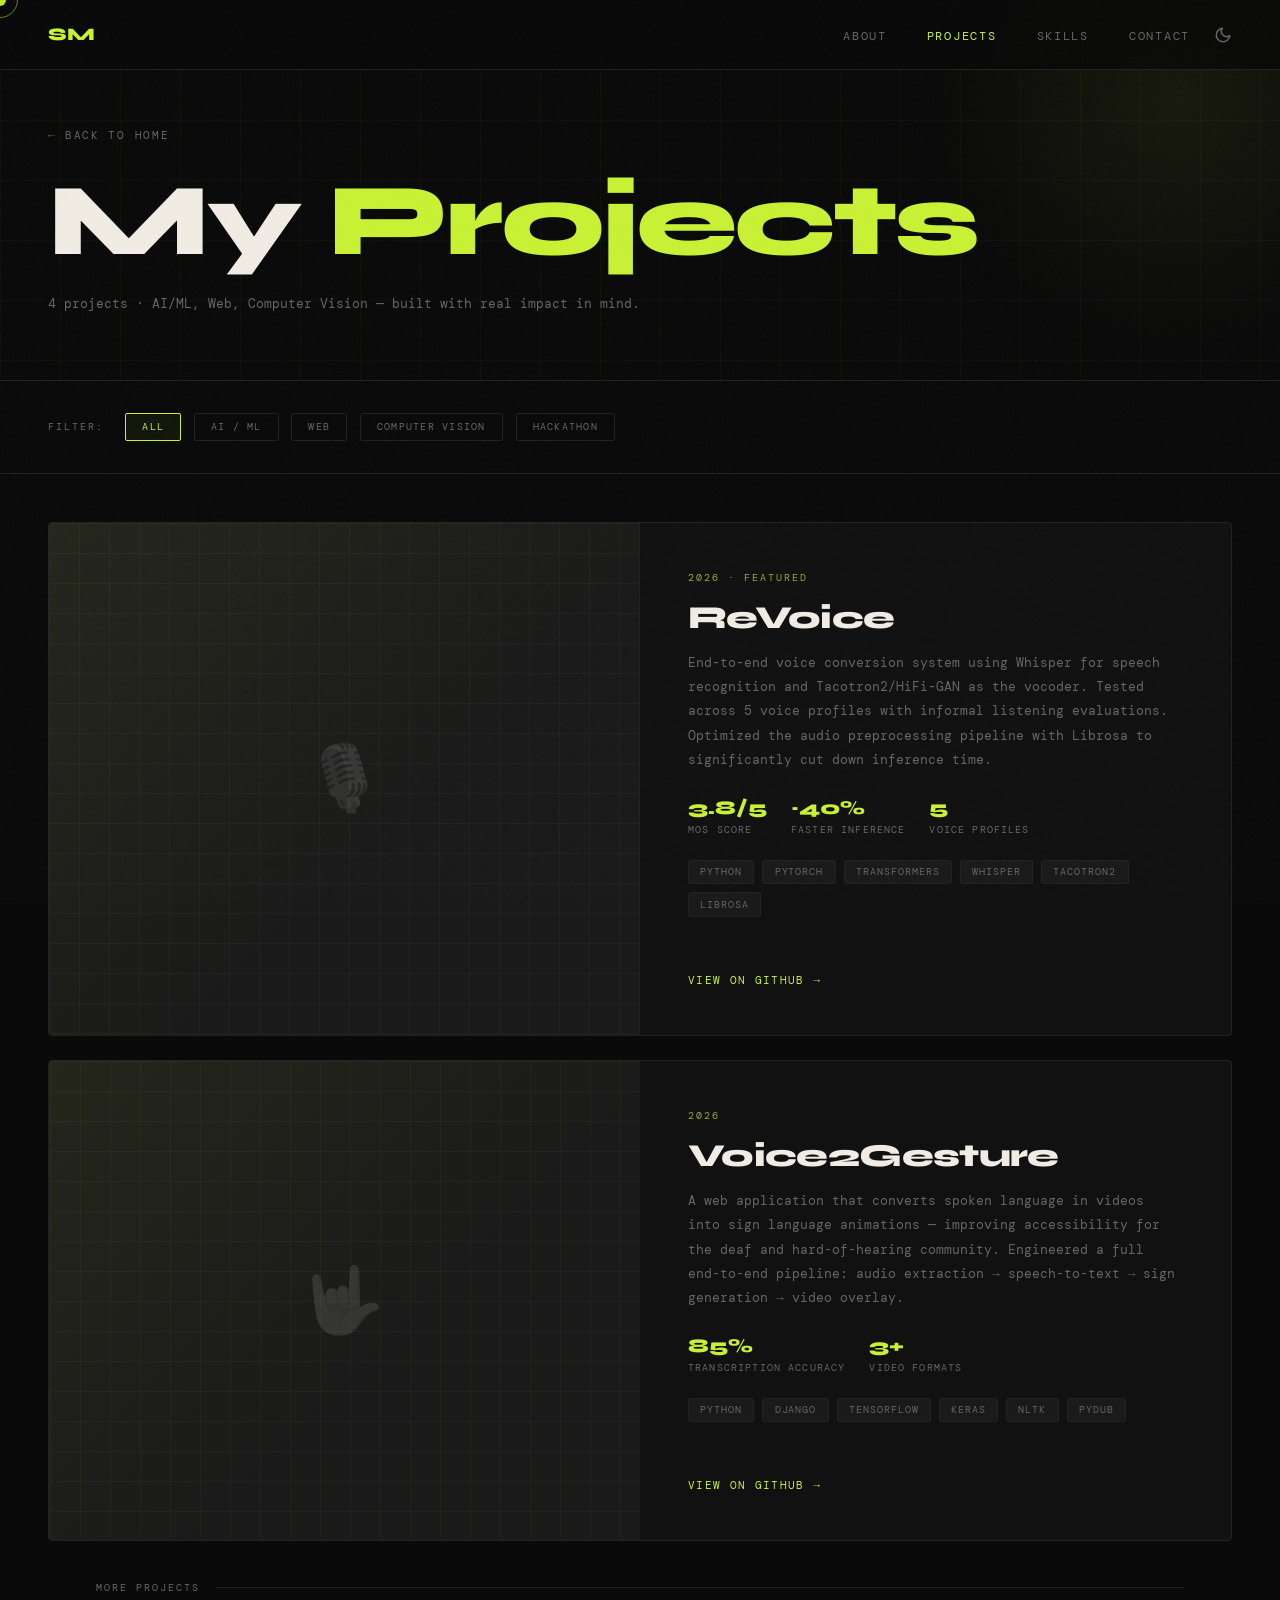
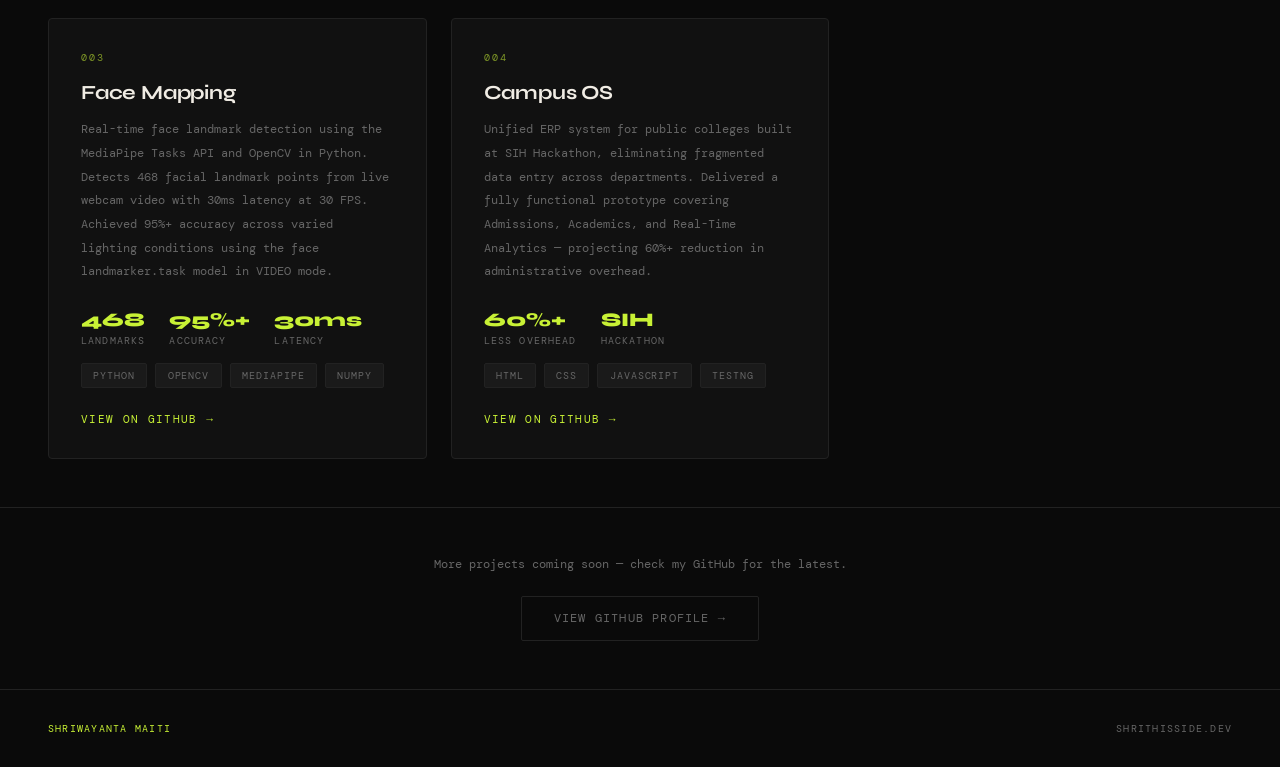
==== projects.html @ fe9a1cf9 "Update projects.html" ====
<!DOCTYPE html>
<html lang="en">
<head>
  <meta charset="UTF-8" />
  <meta name="viewport" content="width=device-width, initial-scale=1.0"/>
  <title>Projects — Shriwayanta Maiti</title>
  <meta name="description" content="Projects by Shriwayanta Maiti — AI systems, web apps, and real-world solutions." />
  <link href="https://fonts.googleapis.com/css2?family=Syne:wght@400;600;700;800&family=DM+Mono:ital,wght@0,300;0,400;1,300&display=swap" rel="stylesheet"/>
  <link rel="stylesheet" href="style.css" />
  <!-- Theme Script (to avoid FOUC) -->
  <script>
    const savedTheme = localStorage.getItem('theme');
    if (savedTheme) {
      document.documentElement.setAttribute('data-theme', savedTheme);
    }
  </script>
  <style>

    /* PAGE HEADER */
    .page-header {
      min-height: 42vh;
      display: flex;
      flex-direction: column;
      justify-content: flex-end;
      padding: 8rem 3rem 4rem;
      position: relative;
      overflow: hidden;
      border-bottom: 1px solid var(--border);
    }

    .page-header-grid {
      position: absolute;
      inset: 0;
      background-image:
        linear-gradient(rgba(200,241,53,0.03) 1px, transparent 1px),
        linear-gradient(90deg, rgba(200,241,53,0.03) 1px, transparent 1px);
      background-size: 60px 60px;
      pointer-events: none;
    }

    .page-header-blob {
      position: absolute;
      top: -150px; right: -150px;
      width: 500px; height: 500px;
      background: radial-gradient(circle, rgba(200,241,53,0.07) 0%, transparent 70%);
      border-radius: 50%;
      pointer-events: none;
    }

    .back-link {
      display: inline-flex;
      align-items: center;
      gap: 0.5rem;
      font-size: 0.7rem;
      letter-spacing: 0.15em;
      text-transform: uppercase;
      color: var(--muted);
      text-decoration: none;
      margin-bottom: 2rem;
      transition: color 0.2s;
      cursor: none;
    }

    .back-link:hover { color: var(--accent); }

    .page-title {
      font-family: 'Syne', sans-serif;
      font-size: clamp(3rem, 8vw, 7rem);
      font-weight: 800;
      line-height: 0.92;
      letter-spacing: -0.03em;
      opacity: 0;
      animation: fadeUp 0.7s 0.1s forwards;
    }

    .page-title span { color: var(--accent); }

    .page-sub {
      font-size: 0.82rem;
      color: var(--muted);
      margin-top: 1.5rem;
      line-height: 1.8;
      opacity: 0;
      animation: fadeUp 0.7s 0.3s forwards;
    }

    @keyframes fadeUp {
      from { opacity: 0; transform: translateY(24px); }
      to   { opacity: 1; transform: translateY(0); }
    }

    /* FILTER BAR */
    .filter-bar {
      padding: 2rem 3rem;
      border-bottom: 1px solid var(--border);
      display: flex;
      gap: 0.8rem;
      flex-wrap: wrap;
      align-items: center;
    }

    .filter-label {
      font-size: 0.65rem;
      letter-spacing: 0.2em;
      text-transform: uppercase;
      color: var(--muted);
      margin-right: 0.5rem;
    }

    .filter-btn {
      font-family: 'DM Mono', monospace;
      font-size: 0.65rem;
      letter-spacing: 0.12em;
      text-transform: uppercase;
      padding: 0.4rem 1rem;
      border-radius: 2px;
      border: 1px solid var(--border);
      background: transparent;
      color: var(--muted);
      cursor: none;
      transition: all 0.2s;
    }

    .filter-btn:hover,
    .filter-btn.active {
      border-color: var(--accent);
      color: var(--accent);
      background: rgba(200,241,53,0.05);
    }

    /* PROJECTS LIST */
    .projects-list {
      padding: 3rem;
    }

    /* BIG CARD — featured */
    .project-featured {
      display: grid;
      grid-template-columns: 1fr 1fr;
      gap: 0;
      border: 1px solid var(--border);
      border-radius: 4px;
      overflow: hidden;
      margin-bottom: 1.5rem;
      background: var(--bg2);
      transition: all 0.3s;
      cursor: none;
    }

    .project-featured:hover {
      border-color: #333;
      box-shadow: 0 20px 60px rgba(0,0,0,0.4);
      transform: translateY(-3px);
    }

    .project-featured-visual {
      background: var(--bg3);
      position: relative;
      min-height: 300px;
      display: flex;
      align-items: center;
      justify-content: center;
      overflow: hidden;
      border-right: 1px solid var(--border);
    }

    .project-featured-visual::before {
      content: '';
      position: absolute;
      inset: 0;
      background: linear-gradient(135deg, rgba(200,241,53,0.06) 0%, transparent 60%);
    }

    .project-visual-icon {
      font-size: 4rem;
      opacity: 0.15;
      z-index: 1;
      filter: grayscale(1);
    }

    .project-visual-lines {
      position: absolute;
      inset: 0;
      background-image:
        linear-gradient(rgba(200,241,53,0.04) 1px, transparent 1px),
        linear-gradient(90deg, rgba(200,241,53,0.04) 1px, transparent 1px);
      background-size: 30px 30px;
    }

    .project-featured-content {
      padding: 3rem;
      display: flex;
      flex-direction: column;
      justify-content: space-between;
    }

    .project-featured-top { margin-bottom: 2rem; }

    .project-year {
      font-size: 0.62rem;
      letter-spacing: 0.2em;
      text-transform: uppercase;
      color: var(--accent);
      opacity: 0.7;
      margin-bottom: 1rem;
    }

    .project-featured-title {
      font-family: 'Syne', sans-serif;
      font-size: 2rem;
      font-weight: 800;
      letter-spacing: -0.02em;
      margin-bottom: 1rem;
      line-height: 1.1;
    }

    .project-featured-desc {
      font-size: 0.8rem;
      color: var(--muted);
      line-height: 1.9;
      margin-bottom: 1.5rem;
    }

    .project-metrics {
      display: flex;
      gap: 1.5rem;
      margin-bottom: 1.5rem;
      flex-wrap: wrap;
    }

    .metric {
      display: flex;
      flex-direction: column;
      gap: 0.2rem;
    }

    .metric-val {
      font-family: 'Syne', sans-serif;
      font-size: 1.2rem;
      font-weight: 800;
      color: var(--accent);
    }

    .metric-label {
      font-size: 0.6rem;
      letter-spacing: 0.12em;
      text-transform: uppercase;
      color: var(--muted);
    }

    .project-featured-footer {
      display: flex;
      align-items: center;
      justify-content: space-between;
      flex-wrap: wrap;
      gap: 1rem;
    }

    /* SMALL CARDS GRID */
    .projects-small-grid {
      display: grid;
      grid-template-columns: repeat(auto-fill, minmax(340px, 1fr));
      gap: 1.5rem;
      margin-top: 1.5rem;
    }

    .project-card {
      border: 1px solid var(--border);
      border-radius: 4px;
      padding: 2rem;
      background: var(--bg2);
      transition: all 0.3s;
      position: relative;
      overflow: hidden;
      cursor: none;
      display: flex;
      flex-direction: column;
    }

    .project-card::before {
      content: '';
      position: absolute;
      top: 0; left: 0; right: 0;
      height: 2px;
      background: var(--accent);
      transform: scaleX(0);
      transform-origin: left;
      transition: transform 0.3s;
    }

    .project-card:hover {
      border-color: #333;
      transform: translateY(-4px);
      box-shadow: 0 16px 40px rgba(0,0,0,0.4);
    }

    .project-card:hover::before { transform: scaleX(1); }

    .project-num {
      font-size: 0.62rem;
      letter-spacing: 0.2em;
      color: var(--accent);
      margin-bottom: 1rem;
      opacity: 0.6;
    }

    .project-title {
      font-family: 'Syne', sans-serif;
      font-size: 1.25rem;
      font-weight: 700;
      margin-bottom: 0.8rem;
      letter-spacing: -0.01em;
    }

    .project-desc {
      font-size: 0.78rem;
      color: var(--muted);
      line-height: 1.9;
      margin-bottom: 1.5rem;
      flex: 1;
    }

    .project-tags {
      display: flex;
      flex-wrap: wrap;
      gap: 0.5rem;
      margin-bottom: 1.5rem;
    }

    .project-link {
      font-size: 0.7rem;
      letter-spacing: 0.12em;
      text-transform: uppercase;
      color: var(--accent);
      text-decoration: none;
      display: inline-flex;
      align-items: center;
      gap: 0.4rem;
      transition: gap 0.2s;
      margin-top: auto;
    }

    .project-link:hover { gap: 0.8rem; }

    /* SECTION DIVIDER */
    .section-divider {
      padding: 1rem 3rem 0;
      font-size: 0.62rem;
      letter-spacing: 0.2em;
      text-transform: uppercase;
      color: var(--muted);
      display: flex;
      align-items: center;
      gap: 1rem;
    }

    .section-divider::after {
      content: '';
      flex: 1;
      height: 1px;
      background: var(--border);
    }

    /* HIDDEN for filter */
    .project-card[data-hidden="true"],
    .project-featured[data-hidden="true"] {
      display: none;
    }

    /* FOOTER */
    .projects-footer {
      padding: 3rem;
      border-top: 1px solid var(--border);
      text-align: center;
    }

    .projects-footer p {
      font-size: 0.75rem;
      color: var(--muted);
      margin-bottom: 1.5rem;
    }

    /* RESPONSIVE */
    @media (max-width: 768px) {
      .page-header { padding: 7rem 1.5rem 3rem; }
      .filter-bar { padding: 1.5rem; }
      .projects-list { padding: 1.5rem; }
      .project-featured { grid-template-columns: 1fr; }
      .project-featured-visual { min-height: 180px; border-right: none; border-bottom: 1px solid var(--border); }
      .project-featured-content { padding: 2rem; }
      .section-divider { padding: 1rem 1.5rem 0; }
      .projects-footer { padding: 2rem 1.5rem; }
    }
  </style>
</head>
<body>

  <div class="cursor" id="cursor"></div>
  <div class="cursor-ring" id="cursorRing"></div>

  <!-- NAV -->
  <nav>
    <div class="nav-logo">SM</div>
    <div class="nav-controls">
      <ul class="nav-links">
        <li><a href="index.html#about">About</a></li>
        <li><a href="projects.html" style="color: var(--accent);">Projects</a></li>
        <li><a href="index.html#skills">Skills</a></li>
        <li><a href="index.html#contact">Contact</a></li>
      </ul>
      <button id="themeToggle" class="theme-toggle" aria-label="Toggle Theme">
        <svg class="sun-icon" viewBox="0 0 24 24" fill="none" stroke="currentColor" stroke-width="2" stroke-linecap="round" stroke-linejoin="round"><circle cx="12" cy="12" r="5"></circle><line x1="12" y1="1" x2="12" y2="3"></line><line x1="12" y1="21" x2="12" y2="23"></line><line x1="4.22" y1="4.22" x2="5.64" y2="5.64"></line><line x1="18.36" y1="18.36" x2="19.78" y2="19.78"></line><line x1="1" y1="12" x2="3" y2="12"></line><line x1="21" y1="12" x2="23" y2="12"></line><line x1="4.22" y1="19.78" x2="5.64" y2="18.36"></line><line x1="18.36" y1="5.64" x2="19.78" y2="4.22"></line></svg>
        <svg class="moon-icon" viewBox="0 0 24 24" fill="none" stroke="currentColor" stroke-width="2" stroke-linecap="round" stroke-linejoin="round"><path d="M21 12.79A9 9 0 1 1 11.21 3 7 7 0 0 0 21 12.79z"></path></svg>
      </button>
    </div>
  </nav>

  <!-- PAGE HEADER -->
  <div class="page-header">
    <div class="page-header-grid"></div>
    <div class="page-header-blob"></div>
    <a href="index.html" class="back-link">← Back to Home</a>
    <h1 class="page-title">My <span>Projects</span></h1>
    <p class="page-sub">4 projects · AI/ML, Web, Computer Vision — built with real impact in mind.</p>
  </div>

  <!-- FILTER BAR -->
  <div class="filter-bar">
    <span class="filter-label">Filter:</span>
    <button class="filter-btn active" data-filter="all">All</button>
    <button class="filter-btn" data-filter="ai">AI / ML</button>
    <button class="filter-btn" data-filter="web">Web</button>
    <button class="filter-btn" data-filter="cv">Computer Vision</button>
    <button class="filter-btn" data-filter="hackathon">Hackathon</button>
  </div>

  <!-- PROJECTS -->
  <div class="projects-list">

    <!-- FEATURED: ReVoice -->
    <div class="project-featured reveal" data-categories="ai">
      <div class="project-featured-visual">
        <div class="project-visual-lines"></div>
        <div class="project-visual-icon">🎙️</div>
      </div>
      <div class="project-featured-content">
        <div class="project-featured-top">
          <p class="project-year">2026 · Featured</p>
          <h2 class="project-featured-title">ReVoice</h2>
          <p class="project-featured-desc">End-to-end voice conversion system using Whisper for speech recognition and Tacotron2/HiFi-GAN as the vocoder. Tested across 5 voice profiles with informal listening evaluations. Optimized the audio preprocessing pipeline with Librosa to significantly cut down inference time.</p>
          <div class="project-metrics">
            <div class="metric">
              <span class="metric-val">3.8/5</span>
              <span class="metric-label">MOS Score</span>
            </div>
            <div class="metric">
              <span class="metric-val">~40%</span>
              <span class="metric-label">Faster Inference</span>
            </div>
            <div class="metric">
              <span class="metric-val">5</span>
              <span class="metric-label">Voice Profiles</span>
            </div>
          </div>
          <div class="project-tags">
            <span class="tag">Python</span>
            <span class="tag">PyTorch</span>
            <span class="tag">Transformers</span>
            <span class="tag">Whisper</span>
            <span class="tag">Tacotron2</span>
            <span class="tag">Librosa</span>
          </div>
        </div>
        <div class="project-featured-footer">
          <a href="https://github.com/shrithisside/re-voice" target="_blank" rel="noopener noreferrer" class="project-link">View on GitHub →</a>
        </div>
      </div>
    </div>

    <!-- FEATURED: Voice2Gesture -->
    <div class="project-featured reveal" data-categories="ai web" style="flex-direction: row-reverse;">
      <div class="project-featured-visual" style="border-right: none; border-left: 1px solid var(--border);">
        <div class="project-visual-lines"></div>
        <div class="project-visual-icon">🤟</div>
      </div>
      <div class="project-featured-content">
        <div class="project-featured-top">
          <p class="project-year">2026</p>
          <h2 class="project-featured-title">Voice2Gesture</h2>
          <p class="project-featured-desc">A web application that converts spoken language in videos into sign language animations — improving accessibility for the deaf and hard-of-hearing community. Engineered a full end-to-end pipeline: audio extraction → speech-to-text → sign generation → video overlay.</p>
          <div class="project-metrics">
            <div class="metric">
              <span class="metric-val">85%</span>
              <span class="metric-label">Transcription Accuracy</span>
            </div>
            <div class="metric">
              <span class="metric-val">3+</span>
              <span class="metric-label">Video Formats</span>
            </div>
          </div>
          <div class="project-tags">
            <span class="tag">Python</span>
            <span class="tag">Django</span>
            <span class="tag">TensorFlow</span>
            <span class="tag">Keras</span>
            <span class="tag">NLTK</span>
            <span class="tag">pydub</span>
          </div>
        </div>
        <div class="project-featured-footer">
          <a href="https://github.com/shrithisside/Sign_lang_generator" target="_blank" rel="noopener noreferrer" class="project-link">View on GitHub →</a>
        </div>
      </div>
    </div>

    <!-- SMALL GRID -->
    <div class="section-divider">More Projects</div>
    <div class="projects-small-grid">

      <div class="project-card reveal" data-categories="cv ai">
        <p class="project-num">003</p>
        <h3 class="project-title">Face Mapping</h3>
        <p class="project-desc">Real-time face landmark detection using the MediaPipe Tasks API and OpenCV in Python. Detects 468 facial landmark points from live webcam video with 30ms latency at 30 FPS. Achieved 95%+ accuracy across varied lighting conditions using the face landmarker.task model in VIDEO mode.</p>
        <div class="project-metrics" style="margin-bottom:1rem;">
          <div class="metric">
            <span class="metric-val">468</span>
            <span class="metric-label">Landmarks</span>
          </div>
          <div class="metric">
            <span class="metric-val">95%+</span>
            <span class="metric-label">Accuracy</span>
          </div>
          <div class="metric">
            <span class="metric-val">30ms</span>
            <span class="metric-label">Latency</span>
          </div>
        </div>
        <div class="project-tags">
          <span class="tag">Python</span>
          <span class="tag">OpenCV</span>
          <span class="tag">MediaPipe</span>
          <span class="tag">NumPy</span>
        </div>
        <a href="https://github.com/shrithisside/face-mapping" target="_blank" rel="noopener noreferrer" class="project-link">View on GitHub →</a>
      </div>

      <div class="project-card reveal" data-categories="web hackathon">
        <p class="project-num">004</p>
        <h3 class="project-title">Campus OS</h3>
        <p class="project-desc">Unified ERP system for public colleges built at SIH Hackathon, eliminating fragmented data entry across departments. Delivered a fully functional prototype covering Admissions, Academics, and Real-Time Analytics — projecting 60%+ reduction in administrative overhead.</p>
        <div class="project-metrics" style="margin-bottom:1rem;">
          <div class="metric">
            <span class="metric-val">60%+</span>
            <span class="metric-label">Less Overhead</span>
          </div>
          <div class="metric">
            <span class="metric-val">SIH</span>
            <span class="metric-label">Hackathon</span>
          </div>
        </div>
        <div class="project-tags">
          <span class="tag">HTML</span>
          <span class="tag">CSS</span>
          <span class="tag">JavaScript</span>
          <span class="tag">TestNG</span>
        </div>
        <a href="https://github.com/shrithisside/ERP" target="_blank" rel="noopener noreferrer" class="project-link">View on GitHub →</a>
      </div>

    </div>
  </div>

  <!-- FOOTER -->
  <div class="projects-footer">
    <p>More projects coming soon — check my GitHub for the latest.</p>
    <a href="https://github.com/shrithisside" target="_blank" rel="noopener noreferrer" class="btn btn-ghost">View GitHub Profile →</a>
  </div>

  <footer>
    <span>Shriwayanta Maiti</span>
    <!-- <p>Designed & built with <span>♥</span> — 2026</p> -->
    <p>shrithisside.dev</p>
  </footer>

  <script src="script.js"></script>
  <script>
    // Filter logic
    const filterBtns = document.querySelectorAll('.filter-btn');
    const allCards = document.querySelectorAll('[data-categories]');

    filterBtns.forEach(btn => {
      btn.addEventListener('click', () => {
        filterBtns.forEach(b => b.classList.remove('active'));
        btn.classList.add('active');

        const filter = btn.dataset.filter;

        allCards.forEach(card => {
          if (filter === 'all') {
            card.removeAttribute('data-hidden');
          } else {
            const cats = card.dataset.categories || '';
            if (cats.includes(filter)) {
              card.removeAttribute('data-hidden');
            } else {
              card.setAttribute('data-hidden', 'true');
            }
          }
        });
      });
    });
  </script>
</body>
</html>
---- style.css ----
*, *::before, *::after { margin: 0; padding: 0; box-sizing: border-box; }

:root {
  --bg: #0a0a0a;
  --bg2: #111111;
  --bg3: #1a1a1a;
  --accent: #c8f135;
  --accent2: #7ef7c8;
  --text: #f0ece4;
  --muted: #666;
  --border: #222;
}

[data-theme="light"] {
  --bg: #f8f9fa;
  --bg2: #ffffff;
  --bg3: #f1f3f5;
  --accent: #6ca100;
  --accent2: #1c8b5e;
  --text: #0a0a0a;
  --muted: #4a4a4a;
  --border: #cccccc;
}

html { scroll-behavior: smooth; }

body {
  background: var(--bg);
  color: var(--text);
  font-family: 'DM Mono', monospace;
  overflow-x: hidden;
  cursor: none;
}

/* Custom cursor */
.cursor {
  width: 12px; height: 12px;
  background: var(--accent);
  border-radius: 50%;
  position: fixed;
  pointer-events: none;
  z-index: 9999;
  transform: translate(-50%, -50%);
  transition: transform 0.1s, width 0.2s, height 0.2s, background 0.2s;
  mix-blend-mode: difference;
}
.cursor-ring {
  width: 36px; height: 36px;
  border: 1px solid var(--accent);
  border-radius: 50%;
  position: fixed;
  pointer-events: none;
  z-index: 9998;
  transform: translate(-50%, -50%);
  transition: all 0.12s ease;
  opacity: 0.5;
}

/* Hide custom cursor on touch devices */
@media (hover: none) and (pointer: coarse) {
  .cursor, .cursor-ring { display: none; }
  body { cursor: auto; }
  .btn, .project-card { cursor: pointer; }
}

/* Noise overlay */
body::before {
  content: '';
  position: fixed;
  inset: 0;
  background-image: url("data:image/svg+xml,%3Csvg viewBox='0 0 200 200' xmlns='http://www.w3.org/2000/svg'%3E%3Cfilter id='n'%3E%3CfeTurbulence type='fractalNoise' baseFrequency='0.9' numOctaves='4' stitchTiles='stitch'/%3E%3C/filter%3E%3Crect width='100%25' height='100%25' filter='url(%23n)' opacity='0.04'/%3E%3C/svg%3E");
  pointer-events: none;
  z-index: 1000;
  opacity: 0.4;
}

/* ── NAV ─────────────────────────────────────────────────── */
nav {
  position: fixed; top: 0; left: 0; right: 0;
  z-index: 100;
  display: flex;
  justify-content: space-between;
  align-items: center;
  padding: 1.5rem 3rem;
  border-bottom: 1px solid var(--border);
  background: rgba(10,10,10,0.85);
  backdrop-filter: blur(12px);
}

.nav-logo {
  font-family: 'Syne', sans-serif;
  font-weight: 800;
  font-size: 1.1rem;
  letter-spacing: -0.02em;
  color: var(--accent);
}

.nav-controls {
  display: flex;
  align-items: center;
  gap: 1.5rem;
}

.nav-links {
  display: flex;
  gap: 2.5rem;
  list-style: none;
}

.nav-links a {
  font-size: 0.72rem;
  letter-spacing: 0.15em;
  text-transform: uppercase;
  color: var(--muted);
  text-decoration: none;
  transition: color 0.2s;
}

.nav-links a:hover { color: var(--accent); }

.theme-toggle {
  background: transparent;
  border: none;
  color: var(--muted);
  font-size: 1.2rem;
  cursor: none;
  display: flex;
  align-items: center;
  justify-content: center;
  transition: color 0.2s;
  padding: 0;
}

.theme-toggle:hover {
  color: var(--accent);
}

.theme-toggle svg {
  width: 18px;
  height: 18px;
}

.sun-icon { display: none; }
.moon-icon { display: block; }

[data-theme="light"] .sun-icon { display: block; }
[data-theme="light"] .moon-icon { display: none; }

/* ── HERO ─────────────────────────────────────────────────── */
.hero {
  min-height: 100vh;
  display: flex;
  flex-direction: column;
  justify-content: flex-end;
  padding: 0 3rem 5rem;
  position: relative;
  overflow: hidden;
}

.hero-grid {
  position: absolute;
  inset: 0;
  background-image:
    linear-gradient(rgba(200,241,53,0.03) 1px, transparent 1px),
    linear-gradient(90deg, rgba(200,241,53,0.03) 1px, transparent 1px);
  background-size: 60px 60px;
  pointer-events: none;
}

.hero-blob {
  position: absolute;
  top: -200px; right: -200px;
  width: 700px; height: 700px;
  background: radial-gradient(circle, rgba(200,241,53,0.08) 0%, transparent 70%);
  border-radius: 50%;
  animation: blob 8s ease-in-out infinite;
  pointer-events: none;
}

@keyframes blob {
  0%, 100% { transform: translate(0,0) scale(1); }
  50% { transform: translate(-40px, 40px) scale(1.05); }
}

.hero-tag {
  font-size: 0.7rem;
  letter-spacing: 0.2em;
  text-transform: uppercase;
  color: var(--accent);
  margin-bottom: 1.5rem;
  opacity: 0;
  animation: fadeUp 0.8s 0.2s forwards;
}

.hero-name {
  font-family: 'Syne', sans-serif;
  font-size: clamp(2.2rem, 10vw, 8rem);
  font-weight: 800;
  line-height: 0.95;
  letter-spacing: -0.03em;
  opacity: 0;
  animation: fadeUp 0.8s 0.4s forwards;
  display: block;
  max-width: 100%;
  word-break: keep-all;
  overflow-wrap: normal;
  hyphens: none;
}

.hero-name span {
  color: var(--accent);
  display: block;
}

.hero-sub {
  font-size: 0.85rem;
  color: var(--muted);
  margin-top: 2rem;
  max-width: 400px;
  line-height: 1.8;
  opacity: 0;
  animation: fadeUp 0.8s 0.6s forwards;
}

.hero-cta {
  margin-top: 3rem;
  display: flex;
  gap: 1.2rem;
  align-items: center;
  flex-wrap: wrap;
  opacity: 0;
  animation: fadeUp 0.8s 0.8s forwards;
}

.btn {
  display: inline-flex;
  align-items: center;
  gap: 0.5rem;
  padding: 0.85rem 2rem;
  font-family: 'DM Mono', monospace;
  font-size: 0.75rem;
  letter-spacing: 0.1em;
  text-transform: uppercase;
  text-decoration: none;
  border-radius: 2px;
  transition: all 0.2s;
  cursor: none;
}

.btn-primary {
  background: var(--accent);
  color: #0a0a0a;
  font-weight: 600;
}

.btn-primary:hover {
  background: #d4f550;
  transform: translateY(-2px);
  box-shadow: 0 8px 24px rgba(200,241,53,0.25);
}

.btn-ghost {
  border: 1px solid var(--border);
  color: var(--muted);
}

.btn-ghost:hover {
  border-color: var(--accent);
  color: var(--accent);
  transform: translateY(-2px);
}

.hero-scroll {
  position: absolute;
  right: 3rem; bottom: 5rem;
  display: flex;
  flex-direction: column;
  align-items: center;
  gap: 0.5rem;
  color: var(--muted);
  font-size: 0.65rem;
  letter-spacing: 0.15em;
  text-transform: uppercase;
  opacity: 0;
  animation: fadeUp 0.8s 1.2s forwards;
}

.scroll-line {
  width: 1px;
  height: 50px;
  background: linear-gradient(to bottom, var(--accent), transparent);
  animation: scrollPulse 2s ease-in-out infinite;
}

@keyframes scrollPulse {
  0%, 100% { opacity: 1; transform: scaleY(1); }
  50% { opacity: 0.4; transform: scaleY(0.7); }
}

@keyframes fadeUp {
  from { opacity: 0; transform: translateY(30px); }
  to { opacity: 1; transform: translateY(0); }
}

/* ── SECTIONS ─────────────────────────────────────────────── */
section {
  padding: 7rem 3rem;
  border-top: 1px solid var(--border);
}

.section-label {
  font-size: 0.65rem;
  letter-spacing: 0.25em;
  text-transform: uppercase;
  color: var(--accent);
  margin-bottom: 4rem;
  display: flex;
  align-items: center;
  gap: 1rem;
}

.section-label::after {
  content: '';
  flex: 1;
  max-width: 80px;
  height: 1px;
  background: var(--accent);
  opacity: 0.4;
}

/* ── ABOUT ────────────────────────────────────────────────── */
.about-grid {
  display: grid;
  grid-template-columns: 1fr 1fr;
  gap: 6rem;
  align-items: center;
}

.about-heading {
  font-family: 'Syne', sans-serif;
  font-size: clamp(2rem, 4vw, 3.5rem);
  font-weight: 800;
  line-height: 1.1;
  letter-spacing: -0.02em;
  margin-bottom: 2rem;
}

.about-heading em {
  font-style: normal;
  color: var(--accent);
}

.about-text {
  color: var(--muted);
  line-height: 2;
  font-size: 0.85rem;
  margin-bottom: 1.5rem;
}

.about-stats {
  display: grid;
  grid-template-columns: repeat(4, 1fr);
  gap: 1rem;
  margin-top: 3rem;
}

.stat {
  border: 1px solid var(--border);
  padding: 1.5rem;
  border-radius: 4px;
  background: var(--bg2);
  transition: border-color 0.2s, transform 0.2s;
}

.stat:hover {
  border-color: var(--accent);
  transform: translateY(-3px);
}

.stat-num {
  font-family: 'Syne', sans-serif;
  font-size: 2rem;
  font-weight: 800;
  color: var(--accent);
}

.stat-label {
  font-size: 0.65rem;
  letter-spacing: 0.12em;
  text-transform: uppercase;
  color: var(--muted);
  margin-top: 0.3rem;
}

.about-img-wrap { position: relative; }

.about-img-box {
  width: 100%;
  aspect-ratio: 3/4;
  background: var(--bg3);
  border-radius: 4px;
  border: 1px solid var(--border);
  display: flex;
  align-items: center;
  justify-content: center;
  font-size: 0.7rem;
  letter-spacing: 0.1em;
  color: var(--muted);
  text-transform: uppercase;
  position: relative;
  overflow: hidden;
}

.about-img-box::before {
  content: '';
  position: absolute;
  inset: 0;
  background: linear-gradient(135deg, rgba(200,241,53,0.05), transparent 60%);
}

.about-corner {
  position: absolute;
  width: 40px; height: 40px;
  border-color: var(--accent);
  border-style: solid;
}

.about-corner.tl { top: -8px; left: -8px; border-width: 2px 0 0 2px; }
.about-corner.br { bottom: -8px; right: -8px; border-width: 0 2px 2px 0; }

/* ── PROJECTS ─────────────────────────────────────────────── */
.projects-grid {
  display: grid;
  grid-template-columns: repeat(auto-fill, minmax(340px, 1fr));
  gap: 1.5rem;
}

.project-card {
  border: 1px solid var(--border);
  border-radius: 4px;
  padding: 2rem;
  background: var(--bg2);
  transition: all 0.3s;
  position: relative;
  overflow: hidden;
  cursor: none;
}

.project-card::before {
  content: '';
  position: absolute;
  top: 0; left: 0; right: 0;
  height: 2px;
  background: var(--accent);
  transform: scaleX(0);
  transform-origin: left;
  transition: transform 0.3s;
}

.project-card:hover {
  border-color: #333;
  transform: translateY(-4px);
  box-shadow: 0 16px 40px rgba(0,0,0,0.4);
}

.project-card:hover::before { transform: scaleX(1); }

.project-num {
  font-size: 0.65rem;
  letter-spacing: 0.2em;
  color: var(--accent);
  margin-bottom: 1.2rem;
  opacity: 0.7;
}

.project-title {
  font-family: 'Syne', sans-serif;
  font-size: 1.3rem;
  font-weight: 700;
  margin-bottom: 0.8rem;
  letter-spacing: -0.01em;
}

.project-desc {
  font-size: 0.78rem;
  color: var(--muted);
  line-height: 1.9;
  margin-bottom: 1.5rem;
}

.project-tags {
  display: flex;
  flex-wrap: wrap;
  gap: 0.5rem;
  margin-bottom: 1.5rem;
}

.tag {
  font-size: 0.62rem;
  letter-spacing: 0.1em;
  text-transform: uppercase;
  padding: 0.3rem 0.7rem;
  border-radius: 2px;
  background: var(--bg3);
  border: 1px solid var(--border);
  color: var(--muted);
}

.project-link {
  font-size: 0.7rem;
  letter-spacing: 0.12em;
  text-transform: uppercase;
  color: var(--accent);
  text-decoration: none;
  display: inline-flex;
  align-items: center;
  gap: 0.4rem;
  transition: gap 0.2s;
}

.project-link:hover { gap: 0.7rem; }

/* ── PROJECTS TEASER ──────────────────────────────────────── */
.projects-teaser {
  border: 1px solid var(--border);
  border-radius: 4px;
  background: var(--bg2);
  position: relative;
  overflow: hidden;
  display: grid;
  grid-template-columns: 280px 1fr;
  min-height: 260px;
}

.projects-teaser::before {
  content: '';
  position: absolute;
  top: 0; left: 0; right: 0;
  height: 2px;
  background: linear-gradient(90deg, var(--accent), var(--accent2));
}

.projects-teaser-left {
  border-right: 1px solid var(--border);
  display: flex;
  align-items: center;
  justify-content: center;
  position: relative;
  overflow: hidden;
  background: var(--bg3);
}

.projects-teaser-left::after {
  content: '';
  position: absolute;
  inset: 0;
  background: linear-gradient(135deg, rgba(200,241,53,0.05), transparent 70%);
}

.projects-github-logo {
  width: clamp(80px, 12vw, 130px);
  height: clamp(80px, 12vw, 130px);
  color: var(--accent);
  opacity: 0.25;
  z-index: 1;
}

.projects-teaser-right {
  padding: 2.5rem 3rem;
  display: flex;
  flex-direction: column;
  justify-content: space-between;
  gap: 1.5rem;
}

.projects-tag-cloud {
  display: flex;
  flex-wrap: wrap;
  gap: 0.5rem;
}

.projects-teaser-text {
  font-size: 0.85rem;
  color: var(--muted);
  line-height: 1.9;
  font-family: 'DM Mono', monospace;
  flex: 1;
}

.projects-btn {
  align-self: flex-start;
  font-size: 0.78rem;
  padding: 0.9rem 2rem;
}

/* ── SKILLS ────────────────────────────────────────────────── */
.skills-grid {
  display: grid;
  grid-template-columns: repeat(auto-fill, minmax(280px, 1fr));
  gap: 2rem;
}

.skill-group {
  border: 1px solid var(--border);
  border-radius: 4px;
  padding: 2rem;
  background: var(--bg2);
}

.skill-group-title {
  font-family: 'Syne', sans-serif;
  font-size: 0.85rem;
  font-weight: 700;
  letter-spacing: 0.05em;
  color: var(--accent2);
  margin-bottom: 1.5rem;
  text-transform: uppercase;
}

.skill-item { margin-bottom: 1.1rem; }

.skill-row {
  display: flex;
  justify-content: space-between;
  font-size: 0.72rem;
  margin-bottom: 0.4rem;
  color: var(--text);
  letter-spacing: 0.05em;
}

.skill-pct { color: var(--muted); }

.skill-bar {
  height: 2px;
  background: var(--border);
  border-radius: 1px;
  overflow: hidden;
}

.skill-fill {
  height: 100%;
  background: linear-gradient(90deg, var(--accent), var(--accent2));
  border-radius: 1px;
  transform: scaleX(0);
  transform-origin: left;
  transition: transform 1s cubic-bezier(0.16, 1, 0.3, 1);
}

/* ── CONTACT ─────────────────────────────────────────────── */
.contact-grid {
  display: grid;
  grid-template-columns: 1.2fr 1fr;
  gap: 6rem;
  align-items: start;
}

.contact-info { max-width: 600px; }

.contact-form {
  display: flex;
  flex-direction: column;
  gap: 1.5rem;
  background: var(--bg2);
  border: 1px solid var(--border);
  border-radius: 4px;
  padding: 2.5rem;
}

.form-group {
  display: flex;
  flex-direction: column;
  gap: 0.6rem;
}

.form-group label {
  font-size: 0.7rem;
  letter-spacing: 0.15em;
  text-transform: uppercase;
  color: var(--muted);
}

.form-group input,
.form-group textarea {
  width: 100%;
  background: var(--bg3);
  border: 1px solid var(--border);
  border-radius: 4px;
  padding: 1rem 1.2rem;
  color: var(--text);
  font-family: 'DM Mono', monospace;
  font-size: 0.85rem;
  transition: all 0.2s;
  cursor: none;
}

.form-group input:focus,
.form-group textarea:focus {
  outline: none;
  border-color: var(--accent);
  background: var(--bg2);
}

.form-group textarea {
  min-height: 140px;
  resize: vertical;
}

.contact-submit {
  align-self: flex-start;
  margin-top: 1rem;
  font-size: 0.8rem;
  padding: 1rem 2rem;
}

.contact-heading {
  font-family: 'Syne', sans-serif;
  font-size: clamp(2.5rem, 5vw, 5rem);
  font-weight: 800;
  line-height: 1;
  letter-spacing: -0.03em;
  margin-bottom: 1.5rem;
}

.contact-heading span { color: var(--accent); }

.contact-sub {
  font-size: 0.82rem;
  color: var(--muted);
  line-height: 2;
  margin-bottom: 3rem;
  max-width: 460px;
}

.contact-links {
  display: flex;
  flex-direction: column;
  gap: 1rem;
}

.contact-link {
  display: flex;
  align-items: center;
  justify-content: space-between;
  padding: 1.2rem 1.5rem;
  border: 1px solid var(--border);
  border-radius: 4px;
  text-decoration: none;
  color: var(--text);
  background: var(--bg2);
  transition: all 0.2s;
  font-size: 0.78rem;
}

.contact-link:hover {
  border-color: var(--accent);
  color: var(--accent);
  transform: translateX(6px);
}

.contact-link-left {
  display: flex;
  align-items: center;
  gap: 1rem;
  overflow: hidden;
  min-width: 0;
}

.contact-link-left span {
  white-space: nowrap;
  overflow: hidden;
  text-overflow: ellipsis;
}

.contact-icon {
  width: 32px; height: 32px;
  min-width: 32px;
  border-radius: 50%;
  background: var(--bg3);
  border: 1px solid var(--border);
  display: flex;
  align-items: center;
  justify-content: center;
  font-size: 0.8rem;
}

/* ── FOOTER ──────────────────────────────────────────────── */
footer {
  border-top: 1px solid var(--border);
  padding: 2rem 3rem;
  display: flex;
  justify-content: space-between;
  align-items: center;
  font-size: 0.65rem;
  letter-spacing: 0.12em;
  color: var(--muted);
  text-transform: uppercase;
}

footer span { color: var(--accent); }

/* ── SCROLL REVEAL ───────────────────────────────────────── */
.reveal {
  opacity: 0;
  transform: translateY(40px);
  transition: opacity 0.7s ease, transform 0.7s ease;
}

.reveal.visible {
  opacity: 1;
  transform: translateY(0);
}

/* ════════════════════════════════════════════════════════════
   RESPONSIVE — TABLET  (≤ 900px)
════════════════════════════════════════════════════════════ */
@media (max-width: 900px) {
  .about-stats {
    grid-template-columns: repeat(2, 1fr);
  }
  
  .contact-grid {
    grid-template-columns: 1fr;
    gap: 4rem;
  }
}

/* ════════════════════════════════════════════════════════════
   RESPONSIVE — MOBILE  (≤ 768px)
════════════════════════════════════════════════════════════ */
@media (max-width: 768px) {

  /* NAV */
  nav {
    padding: 1rem 1.25rem;
    flex-wrap: nowrap;
  }

  .nav-controls {
    gap: 0.8rem;
    flex-wrap: nowrap;
  }

  .nav-links {
    gap: 0.8rem;
    flex-wrap: nowrap;
    justify-content: flex-end;
  }

  .nav-links a {
    font-size: 0.68rem;
  }

  /* HERO */
  .hero {
    min-height: 100svh;
    padding: 8rem 1.5rem 4rem;
    justify-content: flex-end;
  }

  .hero-blob {
    width: 400px;
    height: 400px;
    top: -100px;
    right: -150px;
  }

  .hero-tag {
    font-size: 0.62rem;
  }

  /* ↓ THE FIX: fluid vw scaling + no wrapping within each line */
  .hero-name {
    font-size: clamp(1rem, 8.5vw, 4rem);
    line-height: 1.0;
    white-space: nowrap;       /* prevents "a" orphan — each <br>-separated word stays whole */
    word-break: keep-all;
    overflow-wrap: normal;
    hyphens: none;
  }

  .hero-sub {
    font-size: 0.82rem;
    max-width: 100%;
    margin-top: 1.5rem;
  }

  .hero-cta {
    flex-direction: column;
    align-items: stretch;
    gap: 0.75rem;
    margin-top: 2rem;
  }

  .hero-cta .btn {
    width: 100%;
    justify-content: center;
    padding: 0.9rem 1.5rem;
  }

  /* Hide scroll indicator on mobile — saves space */
  .hero-scroll {
    display: none;
  }

  /* SECTIONS */
  section {
    padding: 4rem 1.5rem;
  }

  .section-label {
    font-size: 0.6rem;
    margin-bottom: 2.5rem;
  }

  /* ABOUT */
  .about-grid {
    grid-template-columns: 1fr;
    gap: 2.5rem;
  }

  /* Show image on mobile — move to top */
  .about-img-wrap {
    display: block;
    order: -1;
    max-width: 240px;
    margin: 0 auto;
  }

  .about-heading {
    font-size: clamp(1.9rem, 9vw, 3rem);
  }

  .about-text {
    font-size: 0.82rem;
  }

  .about-stats {
    grid-template-columns: repeat(2, 1fr);
    gap: 0.75rem;
    margin-top: 2rem;
  }

  .stat {
    padding: 1.1rem;
  }

  .stat-num {
    font-size: 1.6rem;
  }

  .stat-label {
    font-size: 0.6rem;
  }

  /* PROJECTS TEASER */
  .projects-teaser {
    grid-template-columns: 1fr;
    min-height: auto;
  }

  .projects-teaser-left {
    min-height: 100px;
    border-right: none;
    border-bottom: 1px solid var(--border);
  }

  .projects-github-logo {
    width: 64px;
    height: 64px;
  }

  .projects-teaser-right {
    padding: 1.75rem 1.5rem;
    gap: 1.25rem;
  }

  .projects-teaser-text {
    font-size: 0.8rem;
  }

  .projects-btn {
    align-self: stretch;
    text-align: center;
    justify-content: center;
    padding: 0.9rem 1.5rem;
  }

  .tag {
    font-size: 0.6rem;
    padding: 0.25rem 0.55rem;
  }

  /* PROJECTS GRID (projects.html) */
  .projects-grid {
    grid-template-columns: 1fr;
  }

  /* SKILLS */
  .skills-grid {
    grid-template-columns: 1fr;
    gap: 1.25rem;
  }

  .skill-group {
    padding: 1.5rem;
  }

  /* CONTACT */
  .contact-heading {
    font-size: clamp(2rem, 10vw, 3.5rem);
  }

  .contact-sub {
    font-size: 0.8rem;
    margin-bottom: 2rem;
  }

  .contact-link {
    padding: 1rem 1.1rem;
    font-size: 0.74rem;
  }

  /* FOOTER */
  footer {
    padding: 1.75rem 1.5rem;
    flex-direction: column;
    gap: 0.4rem;
    text-align: center;
  }
}

/* ════════════════════════════════════════════════════════════
   RESPONSIVE — SMALL MOBILE  (≤ 400px)
════════════════════════════════════════════════════════════ */
@media (max-width: 400px) {
  nav {
    flex-wrap: nowrap;
    padding: 1rem 0.8rem;
  }

  .nav-controls {
    flex-wrap: nowrap;
    justify-content: flex-end;
  }
  
  .nav-links {
    display: flex;
    width: auto;
    justify-content: flex-end;
    order: unset;
    margin-top: 0;
    gap: 0.5rem;
  }
  
  .nav-links a {
    font-size: 0.55rem;
  }

  /* Scales down further on very small screens, still no wrapping */
  .hero-name {
    font-size: clamp(1rem, 7.5vw, 2.8rem);
    white-space: nowrap;
  }

  .about-img-wrap {
    max-width: 200px;
  }

  .contact-link-left span {
    max-width: 160px;
  }
}
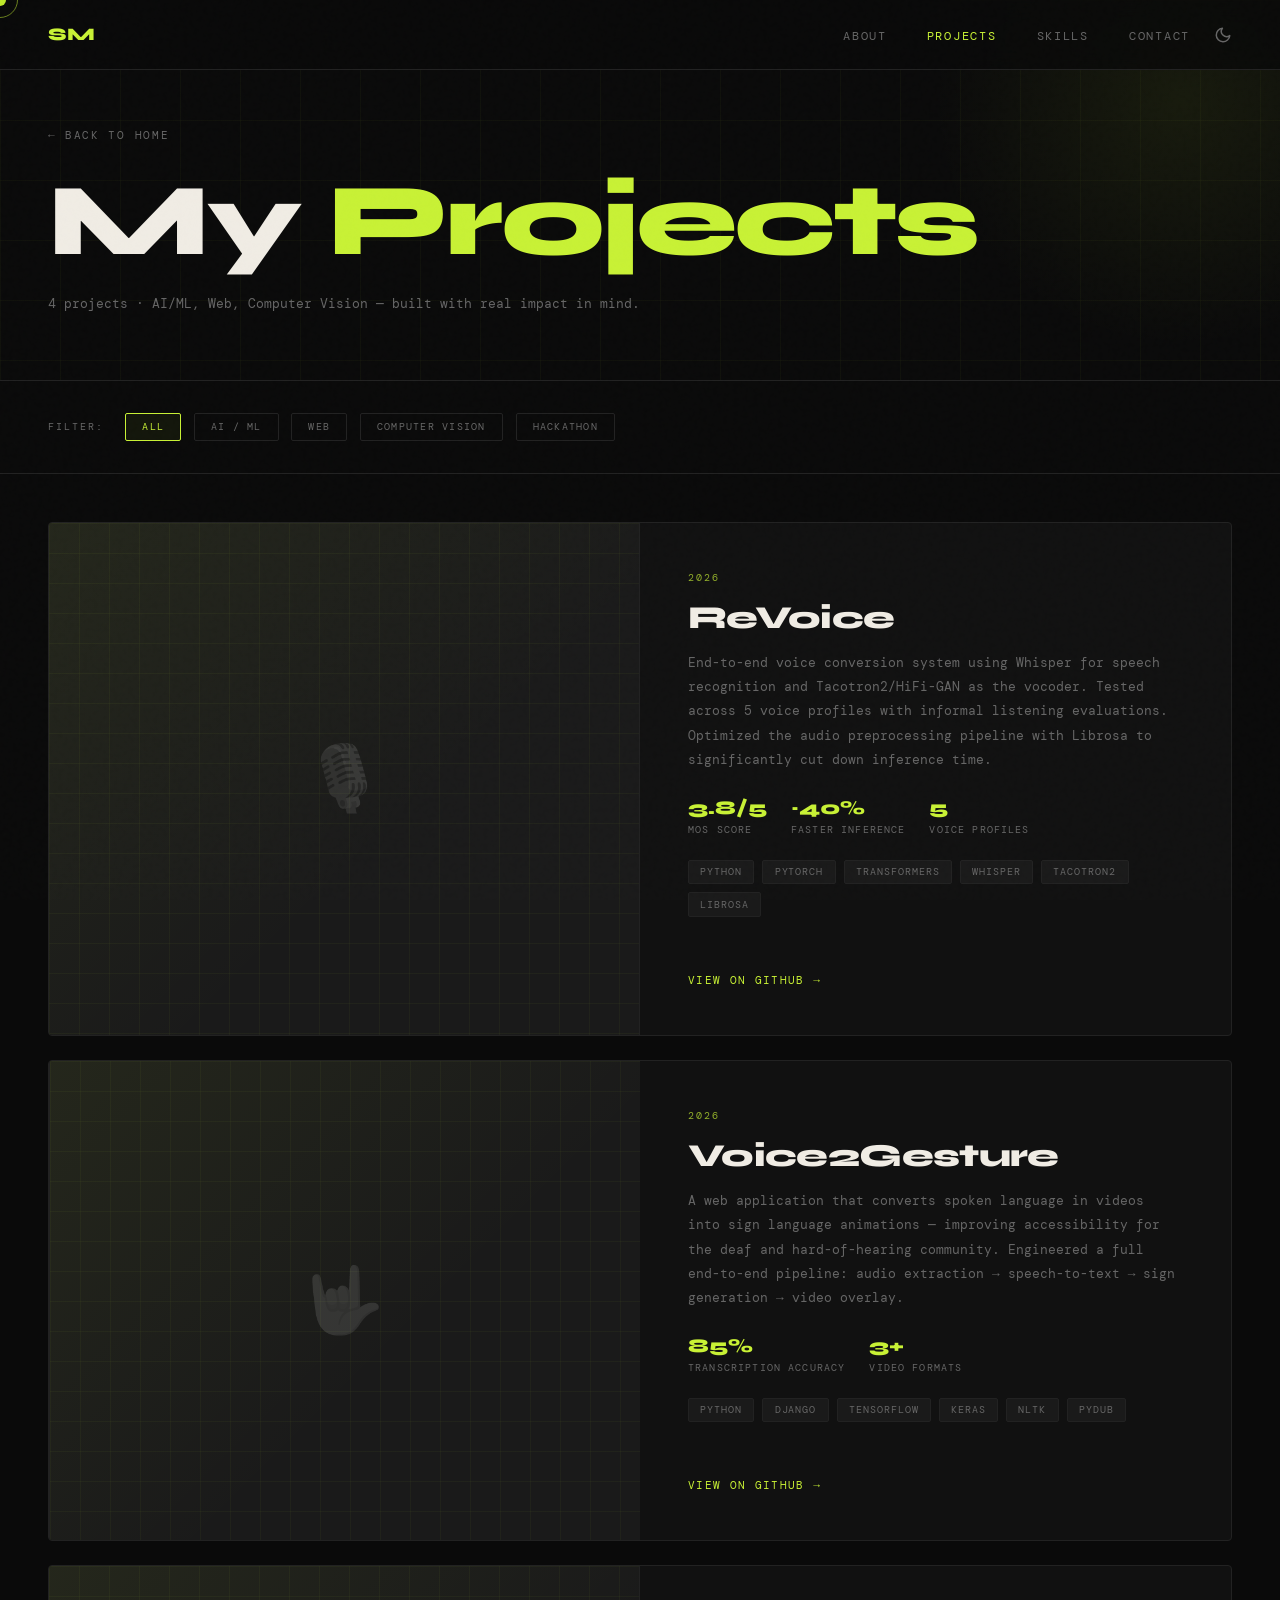
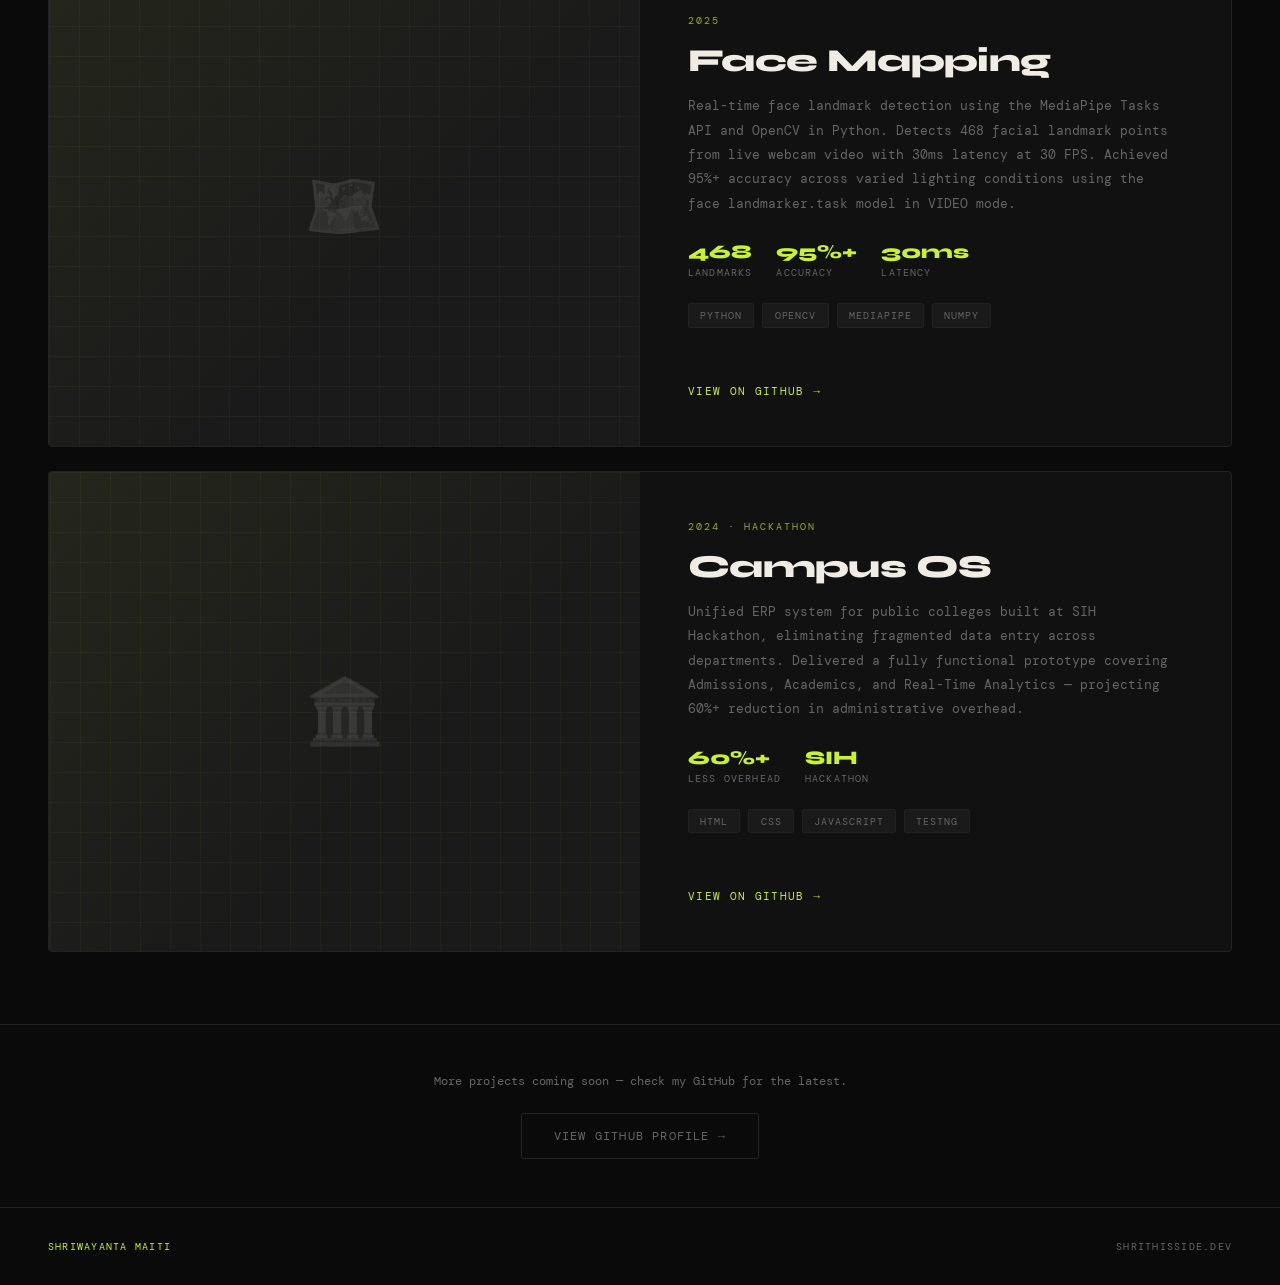
==== commit 2a621899: "i" ====
--- a/projects.html
+++ b/projects.html
@@ -1,6 +1,15 @@
 <!DOCTYPE html>
 <html lang="en">
 <head>
+  <!-- Google tag (gtag.js) -->
+  <script async src="https://www.googletagmanager.com/gtag/js?id=G-N91NMQWPED"></script>
+  <script>
+    window.dataLayer = window.dataLayer || [];
+    function gtag(){dataLayer.push(arguments);}
+    gtag('js', new Date());
+
+    gtag('config', 'G-N91NMQWPED');
+  </script>
   <meta charset="UTF-8" />
   <meta name="viewport" content="width=device-width, initial-scale=1.0"/>
   <title>Projects — Shriwayanta Maiti</title>
@@ -256,77 +265,7 @@
       gap: 1rem;
     }
 
-    /* SMALL CARDS GRID */
-    .projects-small-grid {
-      display: grid;
-      grid-template-columns: repeat(auto-fill, minmax(340px, 1fr));
-      gap: 1.5rem;
-      margin-top: 1.5rem;
-    }
-
-    .project-card {
-      border: 1px solid var(--border);
-      border-radius: 4px;
-      padding: 2rem;
-      background: var(--bg2);
-      transition: all 0.3s;
-      position: relative;
-      overflow: hidden;
-      cursor: none;
-      display: flex;
-      flex-direction: column;
-    }
-
-    .project-card::before {
-      content: '';
-      position: absolute;
-      top: 0; left: 0; right: 0;
-      height: 2px;
-      background: var(--accent);
-      transform: scaleX(0);
-      transform-origin: left;
-      transition: transform 0.3s;
-    }
-
-    .project-card:hover {
-      border-color: #333;
-      transform: translateY(-4px);
-      box-shadow: 0 16px 40px rgba(0,0,0,0.4);
-    }
-
-    .project-card:hover::before { transform: scaleX(1); }
-
-    .project-num {
-      font-size: 0.62rem;
-      letter-spacing: 0.2em;
-      color: var(--accent);
-      margin-bottom: 1rem;
-      opacity: 0.6;
-    }
-
-    .project-title {
-      font-family: 'Syne', sans-serif;
-      font-size: 1.25rem;
-      font-weight: 700;
-      margin-bottom: 0.8rem;
-      letter-spacing: -0.01em;
-    }
-
-    .project-desc {
-      font-size: 0.78rem;
-      color: var(--muted);
-      line-height: 1.9;
-      margin-bottom: 1.5rem;
-      flex: 1;
-    }
-
-    .project-tags {
-      display: flex;
-      flex-wrap: wrap;
-      gap: 0.5rem;
-      margin-bottom: 1.5rem;
-    }
-
+    /* .project-link is used inside featured cards */
     .project-link {
       font-size: 0.7rem;
       letter-spacing: 0.12em;
@@ -337,32 +276,11 @@
       align-items: center;
       gap: 0.4rem;
       transition: gap 0.2s;
-      margin-top: auto;
     }
 
     .project-link:hover { gap: 0.8rem; }
 
-    /* SECTION DIVIDER */
-    .section-divider {
-      padding: 1rem 3rem 0;
-      font-size: 0.62rem;
-      letter-spacing: 0.2em;
-      text-transform: uppercase;
-      color: var(--muted);
-      display: flex;
-      align-items: center;
-      gap: 1rem;
-    }
-
-    .section-divider::after {
-      content: '';
-      flex: 1;
-      height: 1px;
-      background: var(--border);
-    }
-
     /* HIDDEN for filter */
-    .project-card[data-hidden="true"],
     .project-featured[data-hidden="true"] {
       display: none;
     }
@@ -445,7 +363,7 @@
       </div>
       <div class="project-featured-content">
         <div class="project-featured-top">
-          <p class="project-year">2026 · Featured</p>
+          <p class="project-year">2026</p>
           <h2 class="project-featured-title">ReVoice</h2>
           <p class="project-featured-desc">End-to-end voice conversion system using Whisper for speech recognition and Tacotron2/HiFi-GAN as the vocoder. Tested across 5 voice profiles with informal listening evaluations. Optimized the audio preprocessing pipeline with Librosa to significantly cut down inference time.</p>
           <div class="project-metrics">
@@ -513,61 +431,78 @@
       </div>
     </div>
 
-    <!-- SMALL GRID -->
-    <div class="section-divider">More Projects</div>
-    <div class="projects-small-grid">
-
-      <div class="project-card reveal" data-categories="cv ai">
-        <p class="project-num">003</p>
-        <h3 class="project-title">Face Mapping</h3>
-        <p class="project-desc">Real-time face landmark detection using the MediaPipe Tasks API and OpenCV in Python. Detects 468 facial landmark points from live webcam video with 30ms latency at 30 FPS. Achieved 95%+ accuracy across varied lighting conditions using the face landmarker.task model in VIDEO mode.</p>
-        <div class="project-metrics" style="margin-bottom:1rem;">
-          <div class="metric">
-            <span class="metric-val">468</span>
-            <span class="metric-label">Landmarks</span>
-          </div>
-          <div class="metric">
-            <span class="metric-val">95%+</span>
-            <span class="metric-label">Accuracy</span>
-          </div>
-          <div class="metric">
-            <span class="metric-val">30ms</span>
-            <span class="metric-label">Latency</span>
-          </div>
-        </div>
-        <div class="project-tags">
-          <span class="tag">Python</span>
-          <span class="tag">OpenCV</span>
-          <span class="tag">MediaPipe</span>
-          <span class="tag">NumPy</span>
-        </div>
-        <a href="https://github.com/shrithisside/face-mapping" target="_blank" rel="noopener noreferrer" class="project-link">View on GitHub →</a>
-      </div>
-
-      <div class="project-card reveal" data-categories="web hackathon">
-        <p class="project-num">004</p>
-        <h3 class="project-title">Campus OS</h3>
-        <p class="project-desc">Unified ERP system for public colleges built at SIH Hackathon, eliminating fragmented data entry across departments. Delivered a fully functional prototype covering Admissions, Academics, and Real-Time Analytics — projecting 60%+ reduction in administrative overhead.</p>
-        <div class="project-metrics" style="margin-bottom:1rem;">
-          <div class="metric">
-            <span class="metric-val">60%+</span>
-            <span class="metric-label">Less Overhead</span>
-          </div>
-          <div class="metric">
-            <span class="metric-val">SIH</span>
-            <span class="metric-label">Hackathon</span>
-          </div>
-        </div>
-        <div class="project-tags">
-          <span class="tag">HTML</span>
-          <span class="tag">CSS</span>
-          <span class="tag">JavaScript</span>
-          <span class="tag">TestNG</span>
-        </div>
-        <a href="https://github.com/shrithisside/ERP" target="_blank" rel="noopener noreferrer" class="project-link">View on GitHub →</a>
-      </div>
-
+    <!-- FEATURED: Face Mapping -->
+    <div class="project-featured reveal" data-categories="cv ai">
+      <div class="project-featured-visual">
+        <div class="project-visual-lines"></div>
+        <div class="project-visual-icon">🗺️</div>
+      </div>
+      <div class="project-featured-content">
+        <div class="project-featured-top">
+          <p class="project-year">2025</p>
+          <h2 class="project-featured-title">Face Mapping</h2>
+          <p class="project-featured-desc">Real-time face landmark detection using the MediaPipe Tasks API and OpenCV in Python. Detects 468 facial landmark points from live webcam video with 30ms latency at 30 FPS. Achieved 95%+ accuracy across varied lighting conditions using the face landmarker.task model in VIDEO mode.</p>
+          <div class="project-metrics">
+            <div class="metric">
+              <span class="metric-val">468</span>
+              <span class="metric-label">Landmarks</span>
+            </div>
+            <div class="metric">
+              <span class="metric-val">95%+</span>
+              <span class="metric-label">Accuracy</span>
+            </div>
+            <div class="metric">
+              <span class="metric-val">30ms</span>
+              <span class="metric-label">Latency</span>
+            </div>
+          </div>
+          <div class="project-tags">
+            <span class="tag">Python</span>
+            <span class="tag">OpenCV</span>
+            <span class="tag">MediaPipe</span>
+            <span class="tag">NumPy</span>
+          </div>
+        </div>
+        <div class="project-featured-footer">
+          <a href="https://github.com/shrithisside/face-mapping" target="_blank" rel="noopener noreferrer" class="project-link">View on GitHub →</a>
+        </div>
+      </div>
     </div>
+
+    <!-- FEATURED: Campus OS -->
+    <div class="project-featured reveal" data-categories="web hackathon" style="flex-direction: row-reverse;">
+      <div class="project-featured-visual" style="border-right: none; border-left: 1px solid var(--border);">
+        <div class="project-visual-lines"></div>
+        <div class="project-visual-icon">🏛️</div>
+      </div>
+      <div class="project-featured-content">
+        <div class="project-featured-top">
+          <p class="project-year">2024 · Hackathon</p>
+          <h2 class="project-featured-title">Campus OS</h2>
+          <p class="project-featured-desc">Unified ERP system for public colleges built at SIH Hackathon, eliminating fragmented data entry across departments. Delivered a fully functional prototype covering Admissions, Academics, and Real-Time Analytics — projecting 60%+ reduction in administrative overhead.</p>
+          <div class="project-metrics">
+            <div class="metric">
+              <span class="metric-val">60%+</span>
+              <span class="metric-label">Less Overhead</span>
+            </div>
+            <div class="metric">
+              <span class="metric-val">SIH</span>
+              <span class="metric-label">Hackathon</span>
+            </div>
+          </div>
+          <div class="project-tags">
+            <span class="tag">HTML</span>
+            <span class="tag">CSS</span>
+            <span class="tag">JavaScript</span>
+            <span class="tag">TestNG</span>
+          </div>
+        </div>
+        <div class="project-featured-footer">
+          <a href="https://github.com/shrithisside/ERP" target="_blank" rel="noopener noreferrer" class="project-link">View on GitHub →</a>
+        </div>
+      </div>
+    </div>
+
   </div>
 
   <!-- FOOTER -->
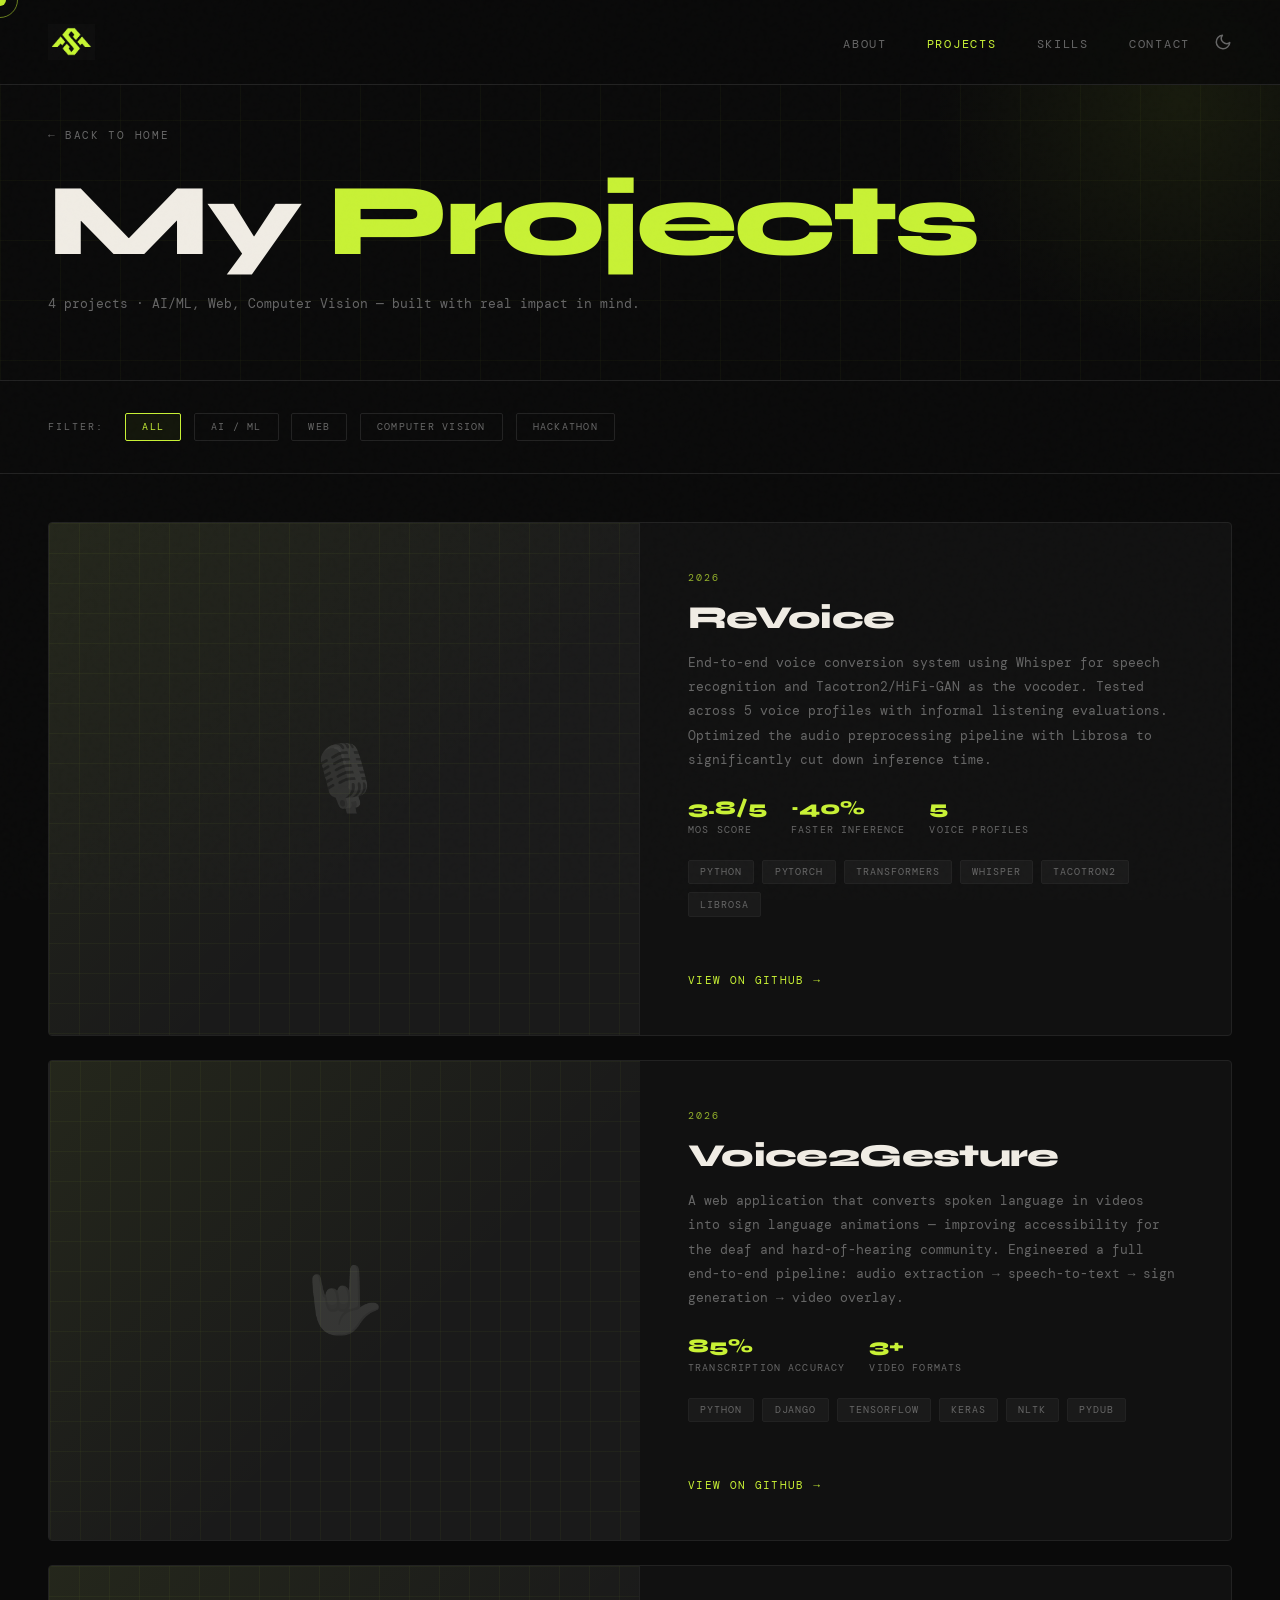
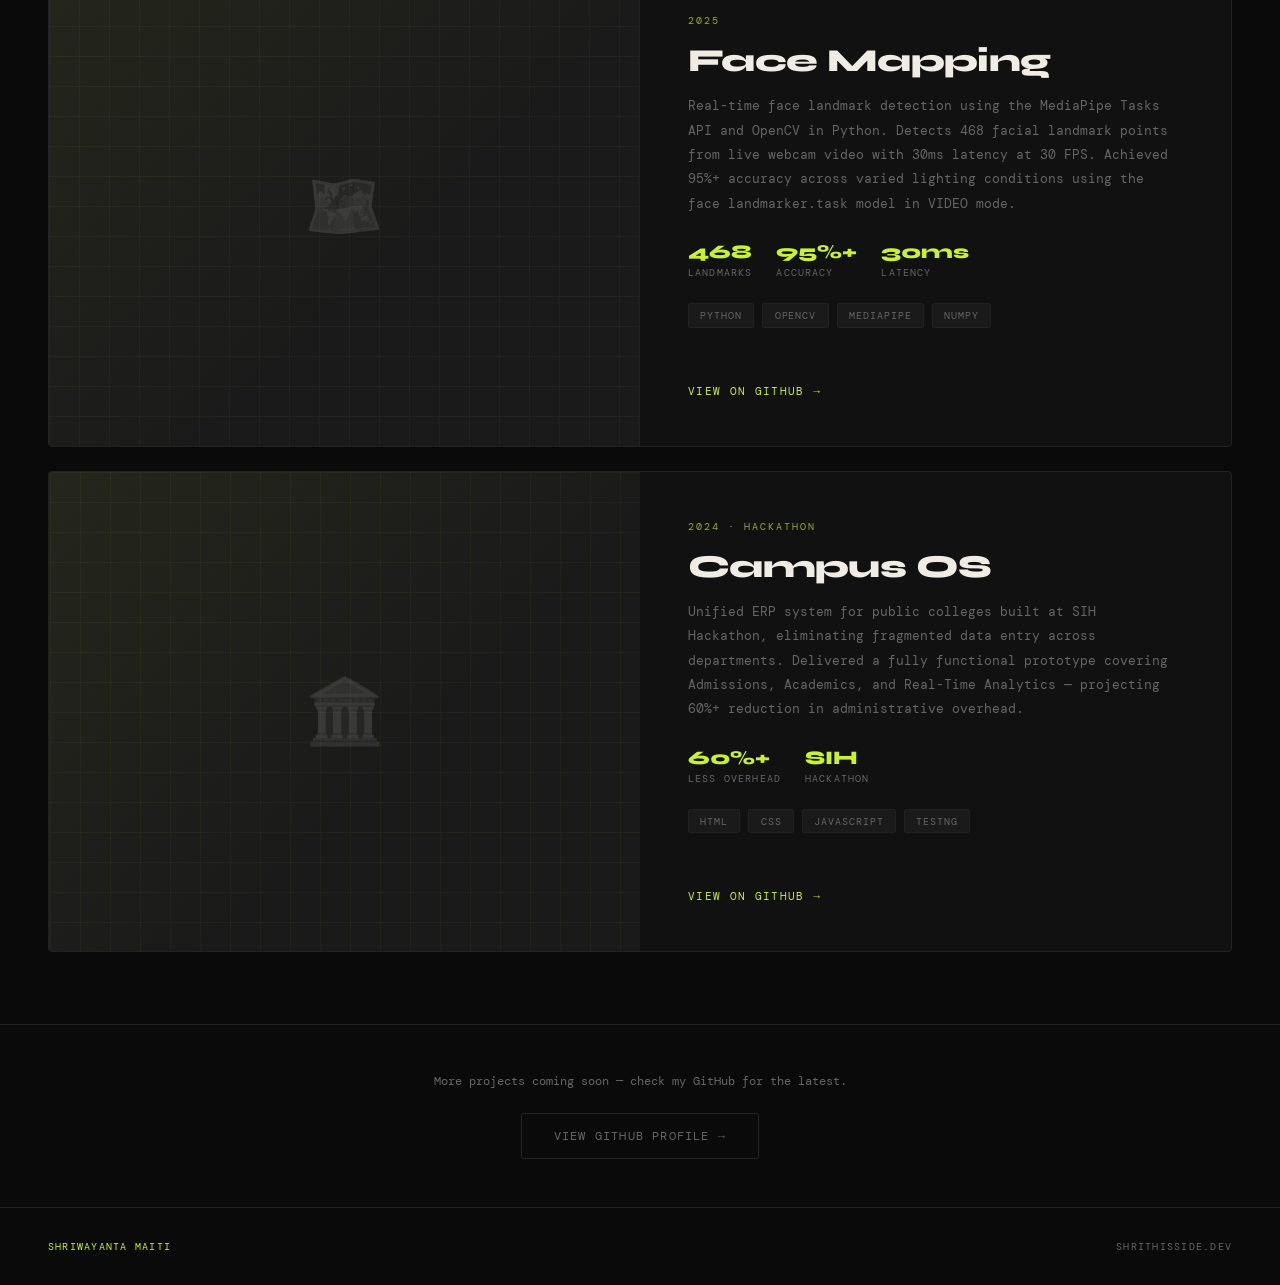
==== commit 3072107e: "logo update" ====
--- a/projects.html
+++ b/projects.html
@@ -318,7 +318,7 @@
 
   <!-- NAV -->
   <nav>
-    <div class="nav-logo">SM</div>
+    <a href="index.html#home" class="nav-logo" style="text-decoration:none;"><img src="logo.png" alt="SM Logo" style="height:36px;width:auto;display:block;"></a>
     <div class="nav-controls">
       <ul class="nav-links">
         <li><a href="index.html#about">About</a></li>
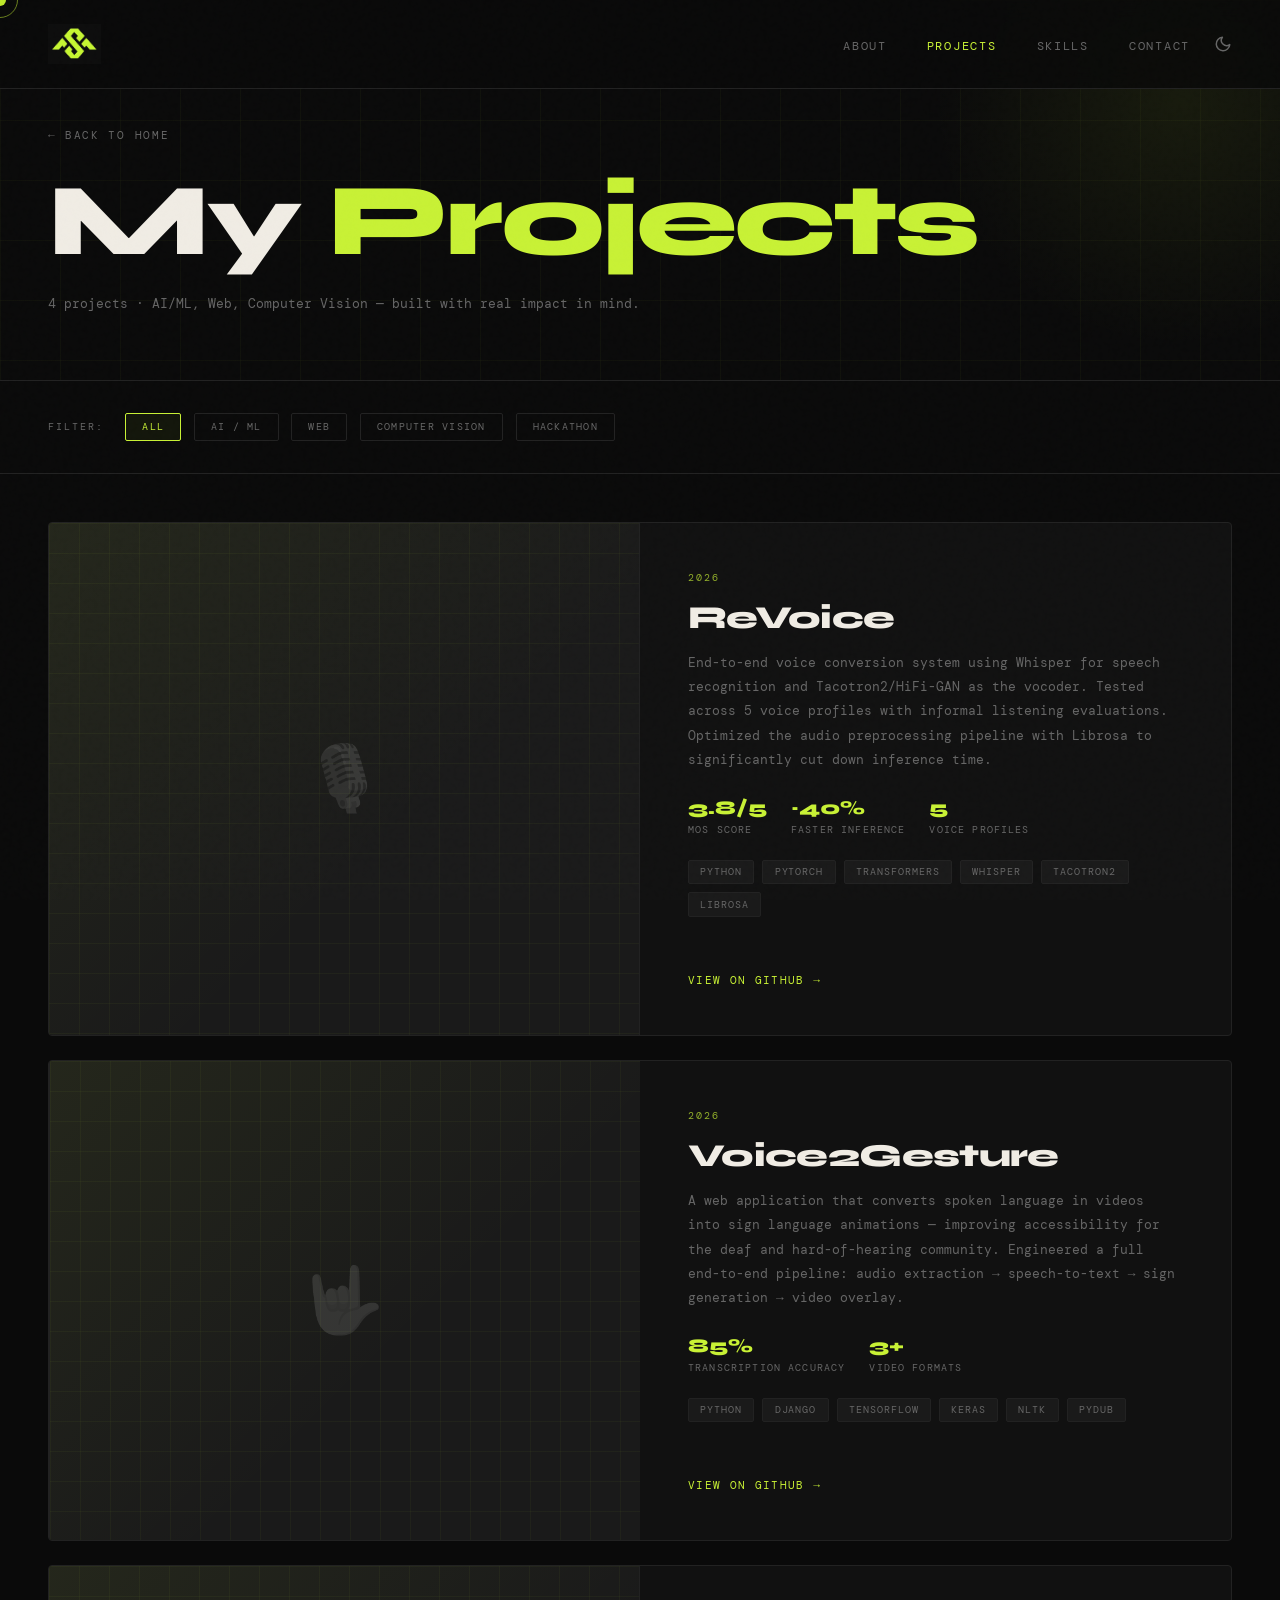
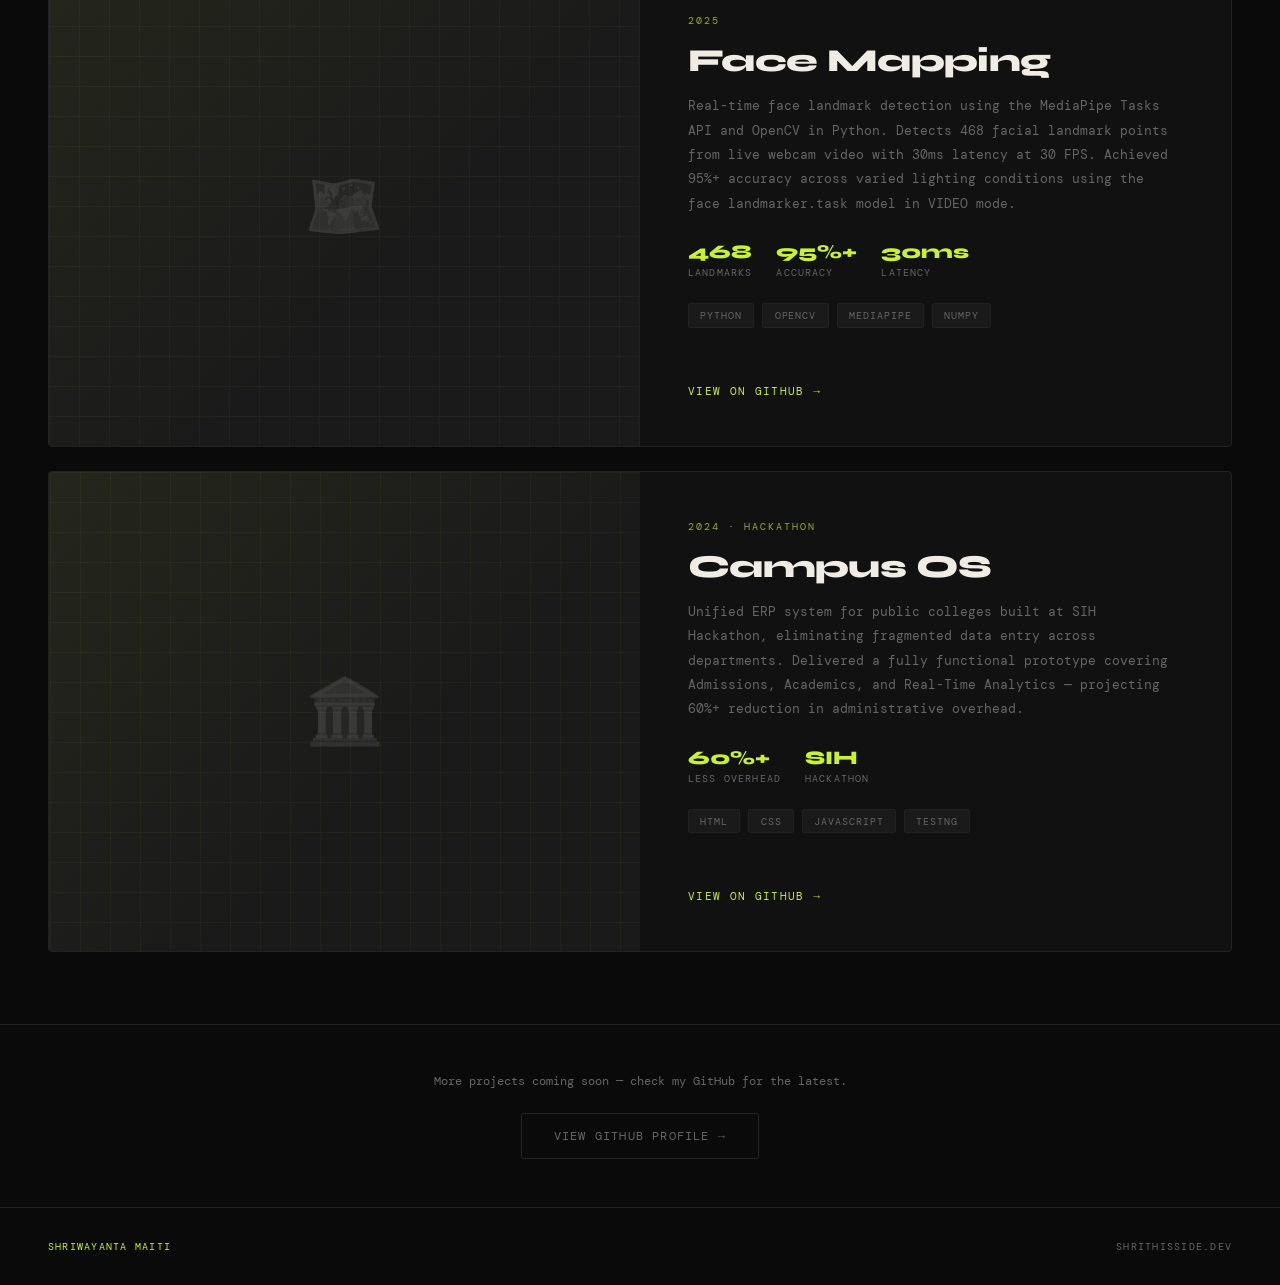
==== commit 4eea9432: "logo update" ====
--- a/projects.html
+++ b/projects.html
@@ -14,6 +14,9 @@
   <meta name="viewport" content="width=device-width, initial-scale=1.0"/>
   <title>Projects — Shriwayanta Maiti</title>
   <meta name="description" content="Projects by Shriwayanta Maiti — AI systems, web apps, and real-world solutions." />
+  <!-- Favicon -->
+  <link rel="icon" type="image/png" href="logo.png" />
+  <link rel="apple-touch-icon" href="logo.png" />
   <link href="https://fonts.googleapis.com/css2?family=Syne:wght@400;600;700;800&family=DM+Mono:ital,wght@0,300;0,400;1,300&display=swap" rel="stylesheet"/>
   <link rel="stylesheet" href="style.css" />
   <!-- Theme Script (to avoid FOUC) -->
@@ -304,7 +307,13 @@
       .filter-bar { padding: 1.5rem; }
       .projects-list { padding: 1.5rem; }
       .project-featured { grid-template-columns: 1fr; }
-      .project-featured-visual { min-height: 180px; border-right: none; border-bottom: 1px solid var(--border); }
+      /* Strip both side borders so stacked cards get only a bottom line */
+      .project-featured-visual {
+        min-height: 180px;
+        border-right: none !important;
+        border-left: none !important;
+        border-bottom: 1px solid var(--border);
+      }
       .project-featured-content { padding: 2rem; }
       .section-divider { padding: 1rem 1.5rem 0; }
       .projects-footer { padding: 2rem 1.5rem; }
@@ -318,7 +327,7 @@
 
   <!-- NAV -->
   <nav>
-    <a href="index.html#home" class="nav-logo" style="text-decoration:none;"><img src="logo.png" alt="SM Logo" style="height:36px;width:auto;display:block;"></a>
+    <a href="index.html#home" class="nav-logo" style="text-decoration:none;"><img src="logo.png" alt="SM Logo" style="height:40px; width:auto; display:block; object-fit:contain; flex-shrink:0;"></a>
     <div class="nav-controls">
       <ul class="nav-links">
         <li><a href="index.html#about">About</a></li>
@@ -330,8 +339,21 @@
         <svg class="sun-icon" viewBox="0 0 24 24" fill="none" stroke="currentColor" stroke-width="2" stroke-linecap="round" stroke-linejoin="round"><circle cx="12" cy="12" r="5"></circle><line x1="12" y1="1" x2="12" y2="3"></line><line x1="12" y1="21" x2="12" y2="23"></line><line x1="4.22" y1="4.22" x2="5.64" y2="5.64"></line><line x1="18.36" y1="18.36" x2="19.78" y2="19.78"></line><line x1="1" y1="12" x2="3" y2="12"></line><line x1="21" y1="12" x2="23" y2="12"></line><line x1="4.22" y1="19.78" x2="5.64" y2="18.36"></line><line x1="18.36" y1="5.64" x2="19.78" y2="4.22"></line></svg>
         <svg class="moon-icon" viewBox="0 0 24 24" fill="none" stroke="currentColor" stroke-width="2" stroke-linecap="round" stroke-linejoin="round"><path d="M21 12.79A9 9 0 1 1 11.21 3 7 7 0 0 0 21 12.79z"></path></svg>
       </button>
+      <button class="hamburger" id="hamburger" aria-label="Open menu">
+        <span></span><span></span><span></span>
+      </button>
     </div>
   </nav>
+
+  <!-- Mobile Nav Drawer -->
+  <div class="mobile-nav" id="mobileNav">
+    <ul>
+      <li><a href="index.html#about">About</a></li>
+      <li><a href="projects.html" style="color: var(--accent);">Projects</a></li>
+      <li><a href="index.html#skills">Skills</a></li>
+      <li><a href="index.html#contact">Contact</a></li>
+    </ul>
+  </div>
 
   <!-- PAGE HEADER -->
   <div class="page-header">
--- a/style.css
+++ b/style.css
@@ -93,6 +93,8 @@
   font-size: 1.1rem;
   letter-spacing: -0.02em;
   color: var(--accent);
+  flex-shrink: 0;
+  line-height: 0;
 }
 
 .nav-controls {
@@ -145,6 +147,61 @@
 
 [data-theme="light"] .sun-icon { display: block; }
 [data-theme="light"] .moon-icon { display: none; }
+
+/* ── HAMBURGER ──────────────────────────────────────────────── */
+.hamburger {
+  display: none;
+  flex-direction: column;
+  gap: 5px;
+  padding: 4px;
+  background: transparent;
+  border: none;
+  cursor: none;
+  align-items: center;
+  justify-content: center;
+}
+.hamburger span {
+  display: block;
+  width: 22px;
+  height: 2px;
+  background: var(--text);
+  border-radius: 1px;
+  transition: transform 0.3s ease, opacity 0.3s ease;
+}
+.hamburger.open span:nth-child(1) { transform: translateY(7px) rotate(45deg); }
+.hamburger.open span:nth-child(2) { opacity: 0; }
+.hamburger.open span:nth-child(3) { transform: translateY(-7px) rotate(-45deg); }
+
+/* ── MOBILE NAV DRAWER ──────────────────────────────────────── */
+.mobile-nav {
+  display: none;
+  position: fixed;
+  top: 68px;
+  left: 0; right: 0;
+  z-index: 98;
+  background: rgba(10,10,10,0.97);
+  backdrop-filter: blur(16px);
+  -webkit-backdrop-filter: blur(16px);
+  border-bottom: 1px solid var(--border);
+  padding: 0.5rem 1.5rem 1.5rem;
+  flex-direction: column;
+}
+[data-theme="light"] .mobile-nav { background: rgba(248,249,250,0.97); }
+.mobile-nav.open { display: flex; }
+.mobile-nav ul { list-style: none; display: flex; flex-direction: column; }
+.mobile-nav ul li { border-bottom: 1px solid var(--border); }
+.mobile-nav ul li:last-child { border-bottom: none; }
+.mobile-nav ul li a {
+  display: block;
+  padding: 1rem 0;
+  font-size: 0.78rem;
+  letter-spacing: 0.2em;
+  text-transform: uppercase;
+  color: var(--muted);
+  text-decoration: none;
+  transition: color 0.2s;
+}
+.mobile-nav ul li a:hover { color: var(--accent); }
 
 /* ── HERO ─────────────────────────────────────────────────── */
 .hero {
@@ -840,15 +897,9 @@
     flex-wrap: nowrap;
   }
 
-  .nav-links {
-    gap: 0.8rem;
-    flex-wrap: nowrap;
-    justify-content: flex-end;
-  }
-
-  .nav-links a {
-    font-size: 0.68rem;
-  }
+  /* Hide horizontal links; show hamburger instead */
+  .nav-links { display: none; }
+  .hamburger { display: flex; }
 
   /* HERO */
   .hero {
@@ -1020,6 +1071,12 @@
     font-size: 0.74rem;
   }
 
+  .contact-submit {
+    align-self: stretch;
+    text-align: center;
+    justify-content: center;
+  }
+
   /* FOOTER */
   footer {
     padding: 1.75rem 1.5rem;
@@ -1043,18 +1100,8 @@
     justify-content: flex-end;
   }
   
-  .nav-links {
-    display: flex;
-    width: auto;
-    justify-content: flex-end;
-    order: unset;
-    margin-top: 0;
-    gap: 0.5rem;
-  }
-  
-  .nav-links a {
-    font-size: 0.55rem;
-  }
+  /* Mobile nav drawer position nudge for very small screens */
+  .mobile-nav { top: 62px; }
 
   /* Scales down further on very small screens, still no wrapping */
   .hero-name {
